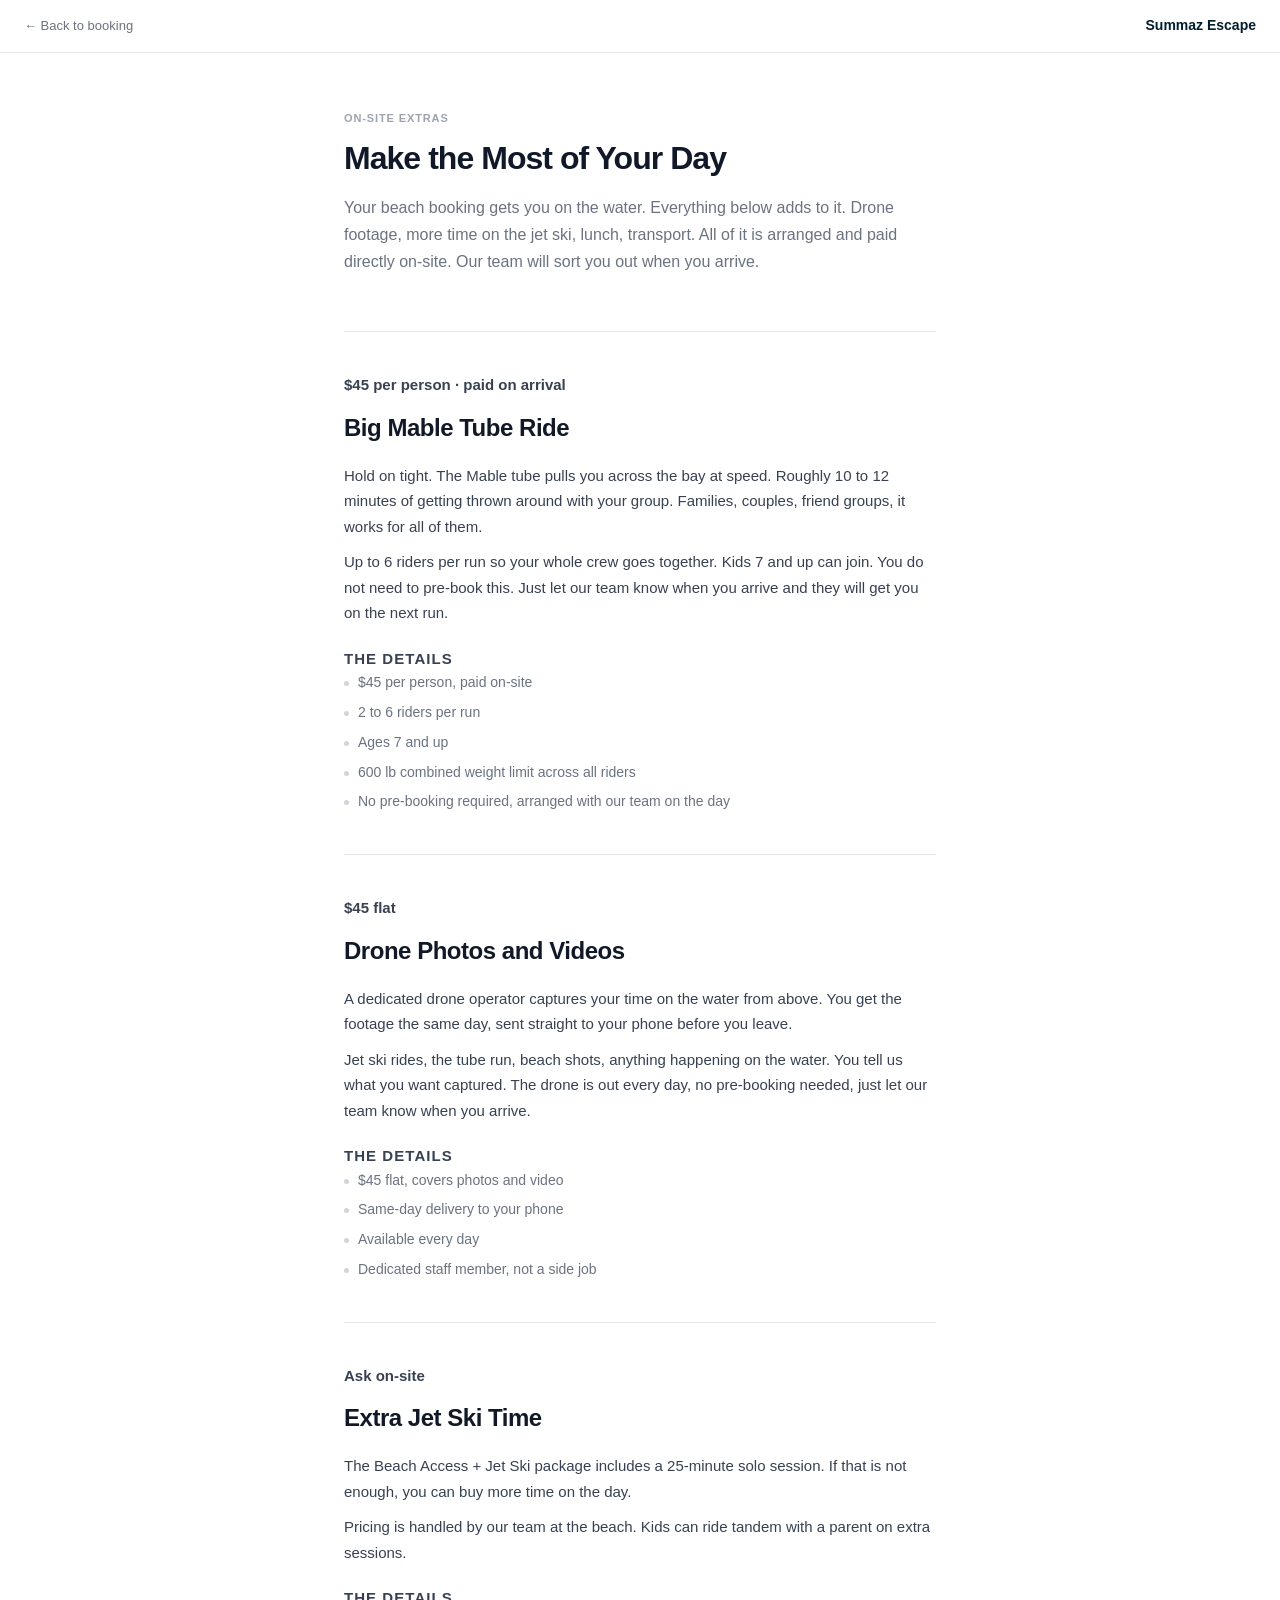
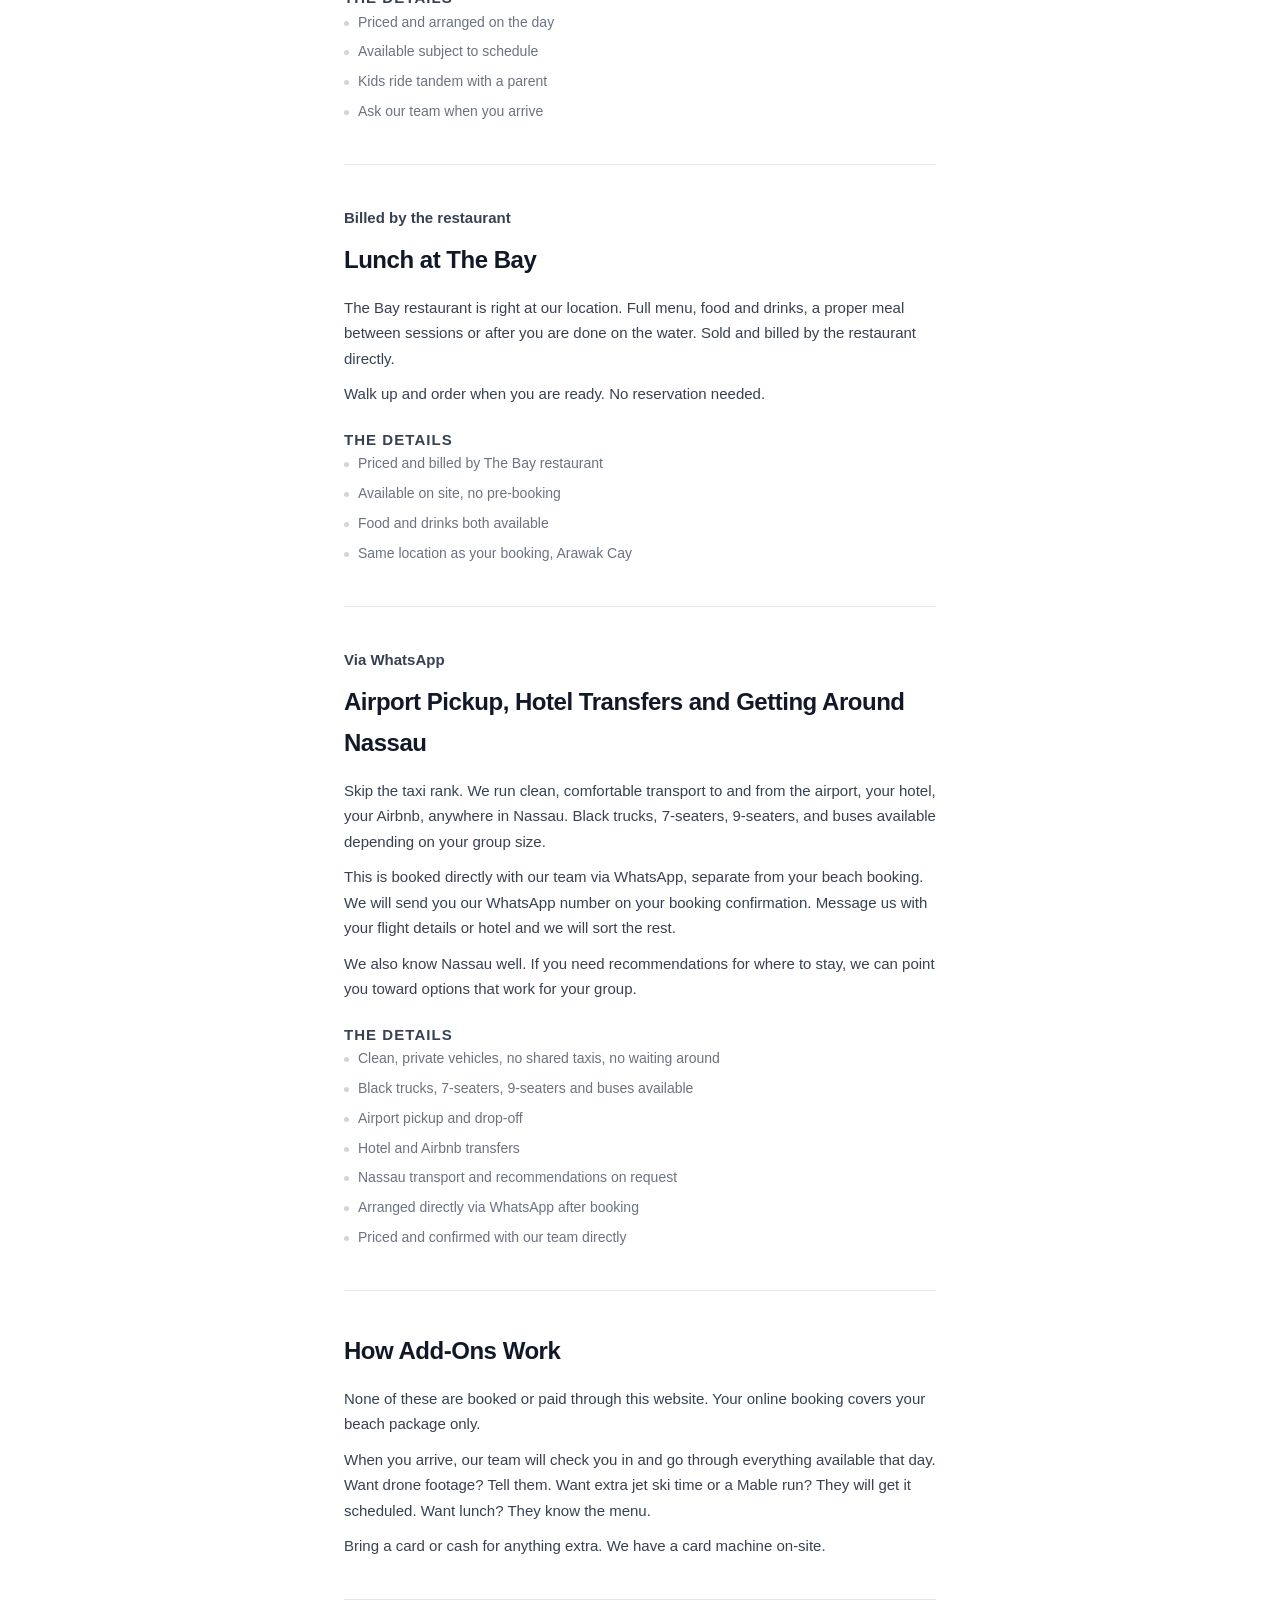
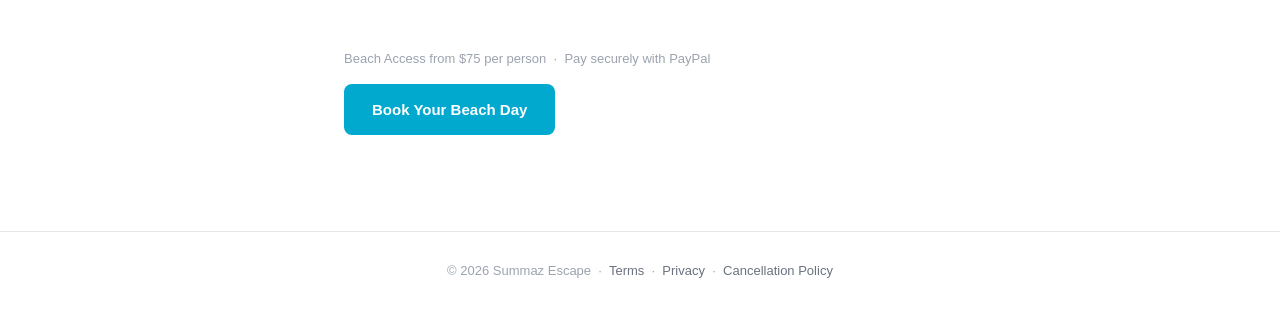
==== addons.html @ 1006e233 "UX changes with Paypal Mockup added" ====
<!DOCTYPE html>
<html lang="en">
<head>
  <meta charset="UTF-8">
  <meta name="viewport" content="width=device-width, initial-scale=1.0">
  <link rel="icon" href="https://res.cloudinary.com/dko76z0df/image/upload/v1782304824/summaz/logo.png">
  <link rel="apple-touch-icon" href="https://res.cloudinary.com/dko76z0df/image/upload/v1782304824/summaz/logo.png">
  <title>Add-Ons - Summaz Escape</title>
  <style>
    *, *::before, *::after { box-sizing: border-box; margin: 0; padding: 0; }
    body { font-family: -apple-system, BlinkMacSystemFont, 'Segoe UI', sans-serif; background: #fff; color: #111827; line-height: 1.7; font-size: 16px; }
    a { color: #01A9CE; text-decoration: none; }
    a:hover { text-decoration: underline; }

    .topbar {
      border-bottom: 1px solid #E5E7EB;
      padding: 14px 24px;
      display: flex;
      align-items: center;
      justify-content: space-between;
    }
    .topbar__back { font-size: 13px; color: #6B7280; }
    .topbar__back:hover { color: #111827; text-decoration: none; }
    .topbar__brand { font-size: 14px; font-weight: 700; color: #031D2F; }

    .page { max-width: 640px; margin: 0 auto; padding: 56px 24px 96px; }

    .page__label { font-size: 11px; font-weight: 700; letter-spacing: .08em; text-transform: uppercase; color: #9CA3AF; margin-bottom: 12px; }
    .page__title { font-size: 32px; font-weight: 800; color: #111827; letter-spacing: -.03em; line-height: 1.2; margin-bottom: 16px; }
    .page__intro { font-size: 16px; color: #6B7280; margin-bottom: 56px; }

    .addon { padding: 40px 0; border-top: 1px solid #E5E7EB; }
    .addon__price { font-size: 14px; font-weight: 600; color: #6B7280; margin-bottom: 6px; }
    .addon__title { font-size: 24px; font-weight: 800; color: #111827; letter-spacing: -.02em; margin-bottom: 14px; }
    .addon p { font-size: 15px; color: #374151; margin-bottom: 10px; }
    .addon p:last-of-type { margin-bottom: 0; }

    .details { margin-top: 20px; }
    .details__label { font-size: 11px; font-weight: 700; letter-spacing: .07em; text-transform: uppercase; color: #9CA3AF; margin-bottom: 10px; }
    .details ul { list-style: none; display: flex; flex-direction: column; gap: 6px; }
    .details ul li { font-size: 14px; color: #6B7280; padding-left: 14px; position: relative; }
    .details ul li::before { content: ''; position: absolute; left: 0; top: 10px; width: 5px; height: 5px; border-radius: 50%; background: #D1D5DB; }

    .how { padding: 40px 0; border-top: 1px solid #E5E7EB; }
    .how__title { font-size: 24px; font-weight: 800; color: #111827; letter-spacing: -.02em; margin-bottom: 14px; }
    .how p { font-size: 15px; color: #374151; margin-bottom: 10px; }
    .how p:last-child { margin-bottom: 0; }

    .cta { padding-top: 48px; border-top: 1px solid #E5E7EB; }
    .cta__sub { font-size: 13px; color: #9CA3AF; margin-bottom: 14px; }
    .btn { display: inline-block; background: #01A9CE; color: #fff; font-size: 15px; font-weight: 700; padding: 13px 28px; border-radius: 8px; text-decoration: none; }
    .btn:hover { background: #0190b0; text-decoration: none; }

    .footer { border-top: 1px solid #E5E7EB; padding: 28px 24px; text-align: center; font-size: 13px; color: #9CA3AF; }
    .footer a { color: #6B7280; }
  </style>
</head>
<body>

  <div class="topbar">
    <a href="/" class="topbar__back">← Back to booking</a>
    <span class="topbar__brand">Summaz Escape</span>
  </div>

  <div class="page">
    <p class="page__label">On-site extras</p>
    <h1 class="page__title">Make the Most of Your Day</h1>
    <p class="page__intro">Your beach booking gets you on the water. Everything below adds to it. Drone footage, more time on the jet ski, lunch, transport. All of it is arranged and paid directly on-site. Our team will sort you out when you arrive.</p>

    <div class="addon">
      <p class="addon__price">$45 per person · paid on arrival</p>
      <h2 class="addon__title">Big Mable Tube Ride</h2>
      <p>Hold on tight. The Mable tube pulls you across the bay at speed. Roughly 10 to 12 minutes of getting thrown around with your group. Families, couples, friend groups, it works for all of them.</p>
      <p>Up to 6 riders per run so your whole crew goes together. Kids 7 and up can join. You do not need to pre-book this. Just let our team know when you arrive and they will get you on the next run.</p>
      <div class="details">
        <p class="details__label">The details</p>
        <ul>
          <li>$45 per person, paid on-site</li>
          <li>2 to 6 riders per run</li>
          <li>Ages 7 and up</li>
          <li>600 lb combined weight limit across all riders</li>
          <li>No pre-booking required, arranged with our team on the day</li>
        </ul>
      </div>
    </div>

    <div class="addon">
      <p class="addon__price">$45 flat</p>
      <h2 class="addon__title">Drone Photos and Videos</h2>
      <p>A dedicated drone operator captures your time on the water from above. You get the footage the same day, sent straight to your phone before you leave.</p>
      <p>Jet ski rides, the tube run, beach shots, anything happening on the water. You tell us what you want captured. The drone is out every day, no pre-booking needed, just let our team know when you arrive.</p>
      <div class="details">
        <p class="details__label">The details</p>
        <ul>
          <li>$45 flat, covers photos and video</li>
          <li>Same-day delivery to your phone</li>
          <li>Available every day</li>
          <li>Dedicated staff member, not a side job</li>
        </ul>
      </div>
    </div>

    <div class="addon">
      <p class="addon__price">Ask on-site</p>
      <h2 class="addon__title">Extra Jet Ski Time</h2>
      <p>The Beach Access + Jet Ski package includes a 25-minute solo session. If that is not enough, you can buy more time on the day.</p>
      <p>Pricing is handled by our team at the beach. Kids can ride tandem with a parent on extra sessions.</p>
      <div class="details">
        <p class="details__label">The details</p>
        <ul>
          <li>Priced and arranged on the day</li>
          <li>Available subject to schedule</li>
          <li>Kids ride tandem with a parent</li>
          <li>Ask our team when you arrive</li>
        </ul>
      </div>
    </div>

    <div class="addon">
      <p class="addon__price">Billed by the restaurant</p>
      <h2 class="addon__title">Lunch at The Bay</h2>
      <p>The Bay restaurant is right at our location. Full menu, food and drinks, a proper meal between sessions or after you are done on the water. Sold and billed by the restaurant directly.</p>
      <p>Walk up and order when you are ready. No reservation needed.</p>
      <div class="details">
        <p class="details__label">The details</p>
        <ul>
          <li>Priced and billed by The Bay restaurant</li>
          <li>Available on site, no pre-booking</li>
          <li>Food and drinks both available</li>
          <li>Same location as your booking, Arawak Cay</li>
        </ul>
      </div>
    </div>

    <div class="addon">
      <p class="addon__price">Via WhatsApp</p>
      <h2 class="addon__title">Airport Pickup, Hotel Transfers and Getting Around Nassau</h2>
      <p>Skip the taxi rank. We run clean, comfortable transport to and from the airport, your hotel, your Airbnb, anywhere in Nassau. Black trucks, 7-seaters, 9-seaters, and buses available depending on your group size.</p>
      <p>This is booked directly with our team via WhatsApp, separate from your beach booking. We will send you our WhatsApp number on your booking confirmation. Message us with your flight details or hotel and we will sort the rest.</p>
      <p>We also know Nassau well. If you need recommendations for where to stay, we can point you toward options that work for your group.</p>
      <div class="details">
        <p class="details__label">The details</p>
        <ul>
          <li>Clean, private vehicles, no shared taxis, no waiting around</li>
          <li>Black trucks, 7-seaters, 9-seaters and buses available</li>
          <li>Airport pickup and drop-off</li>
          <li>Hotel and Airbnb transfers</li>
          <li>Nassau transport and recommendations on request</li>
          <li>Arranged directly via WhatsApp after booking</li>
          <li>Priced and confirmed with our team directly</li>
        </ul>
      </div>
    </div>

    <div class="how">
      <h2 class="how__title">How Add-Ons Work</h2>
      <p>None of these are booked or paid through this website. Your online booking covers your beach package only.</p>
      <p>When you arrive, our team will check you in and go through everything available that day. Want drone footage? Tell them. Want extra jet ski time or a Mable run? They will get it scheduled. Want lunch? They know the menu.</p>
      <p>Bring a card or cash for anything extra. We have a card machine on-site.</p>
    </div>

    <div class="cta">
      <p class="cta__sub">Beach Access from $75 per person &nbsp;&middot;&nbsp; Pay securely with PayPal</p>
      <a href="/" class="btn">Book Your Beach Day</a>
    </div>
  </div>

  <div class="footer">
    &copy; 2026 Summaz Escape &nbsp;&middot;&nbsp;
    <a href="terms-and-conditions.html">Terms</a> &nbsp;&middot;&nbsp;
    <a href="privacy-policy.html">Privacy</a> &nbsp;&middot;&nbsp;
    <a href="refunds-and-cancellation.html">Cancellation Policy</a>
  </div>

</body>
</html>
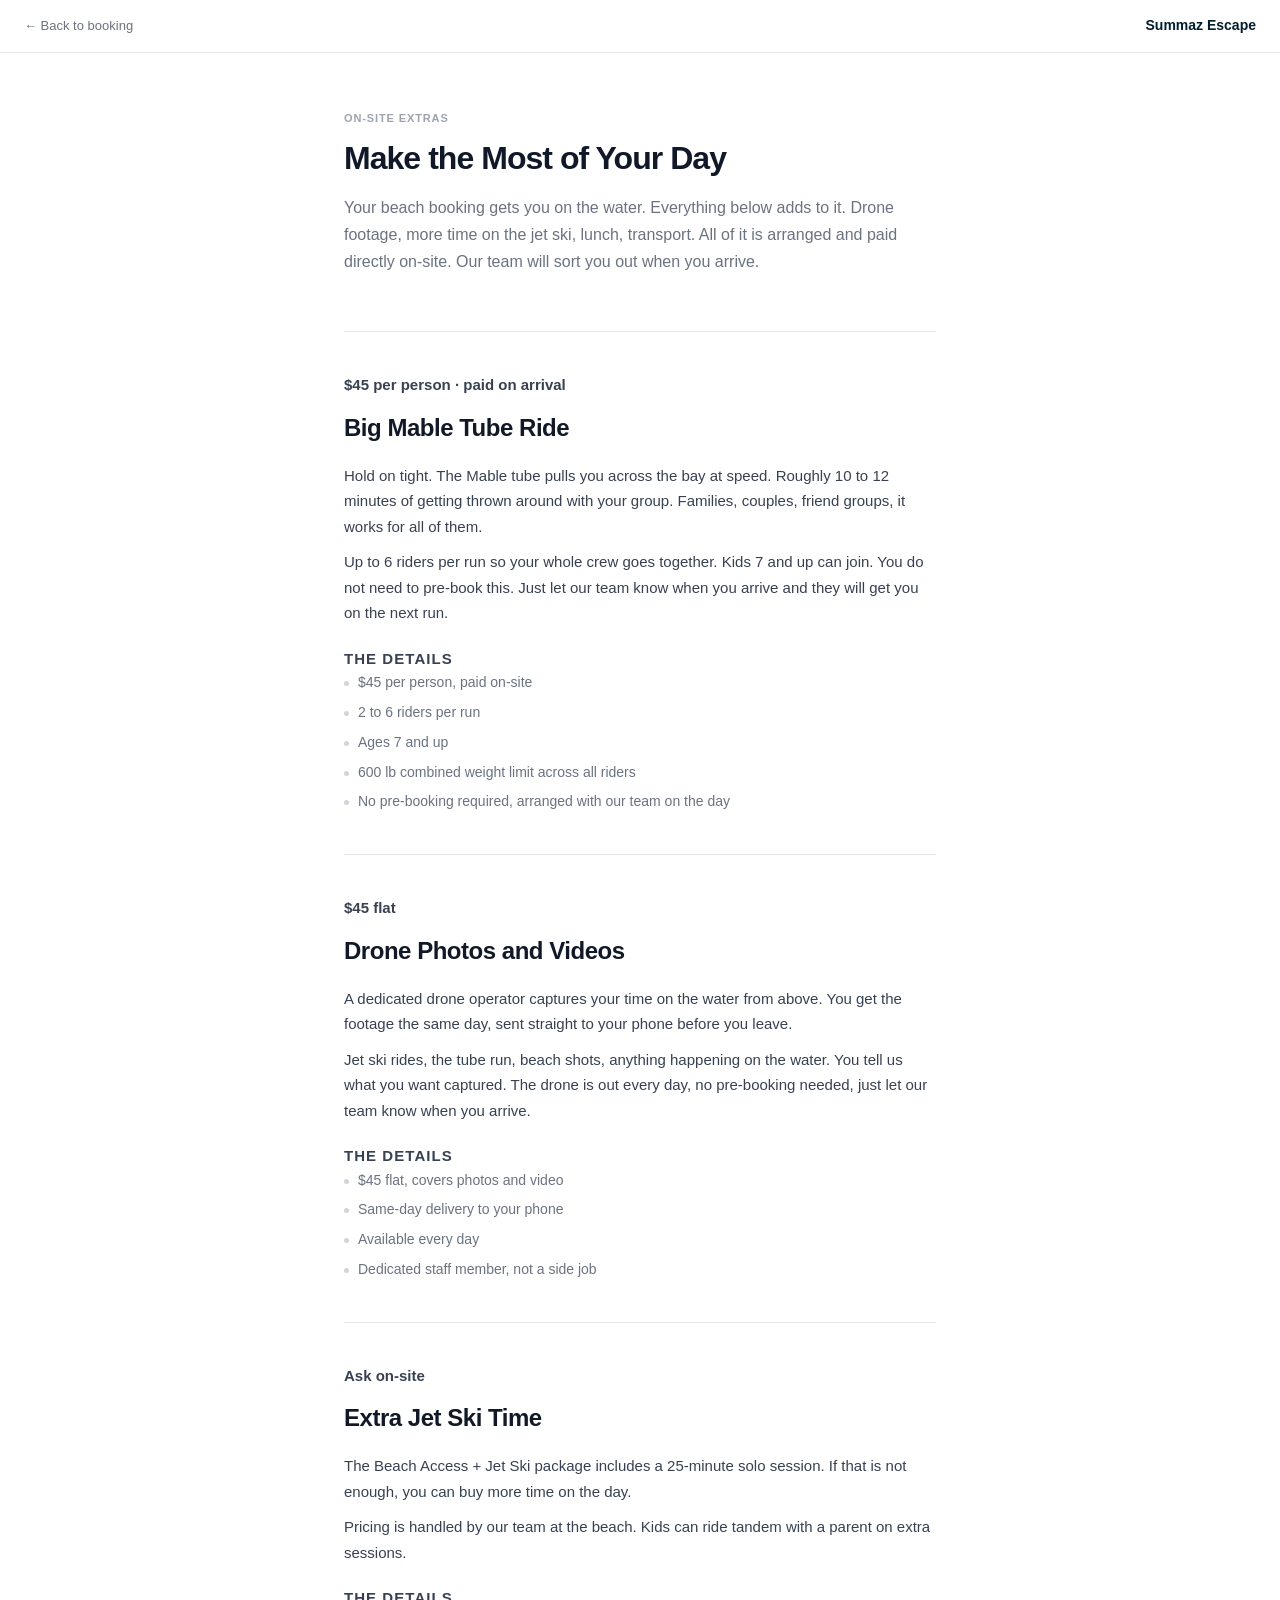
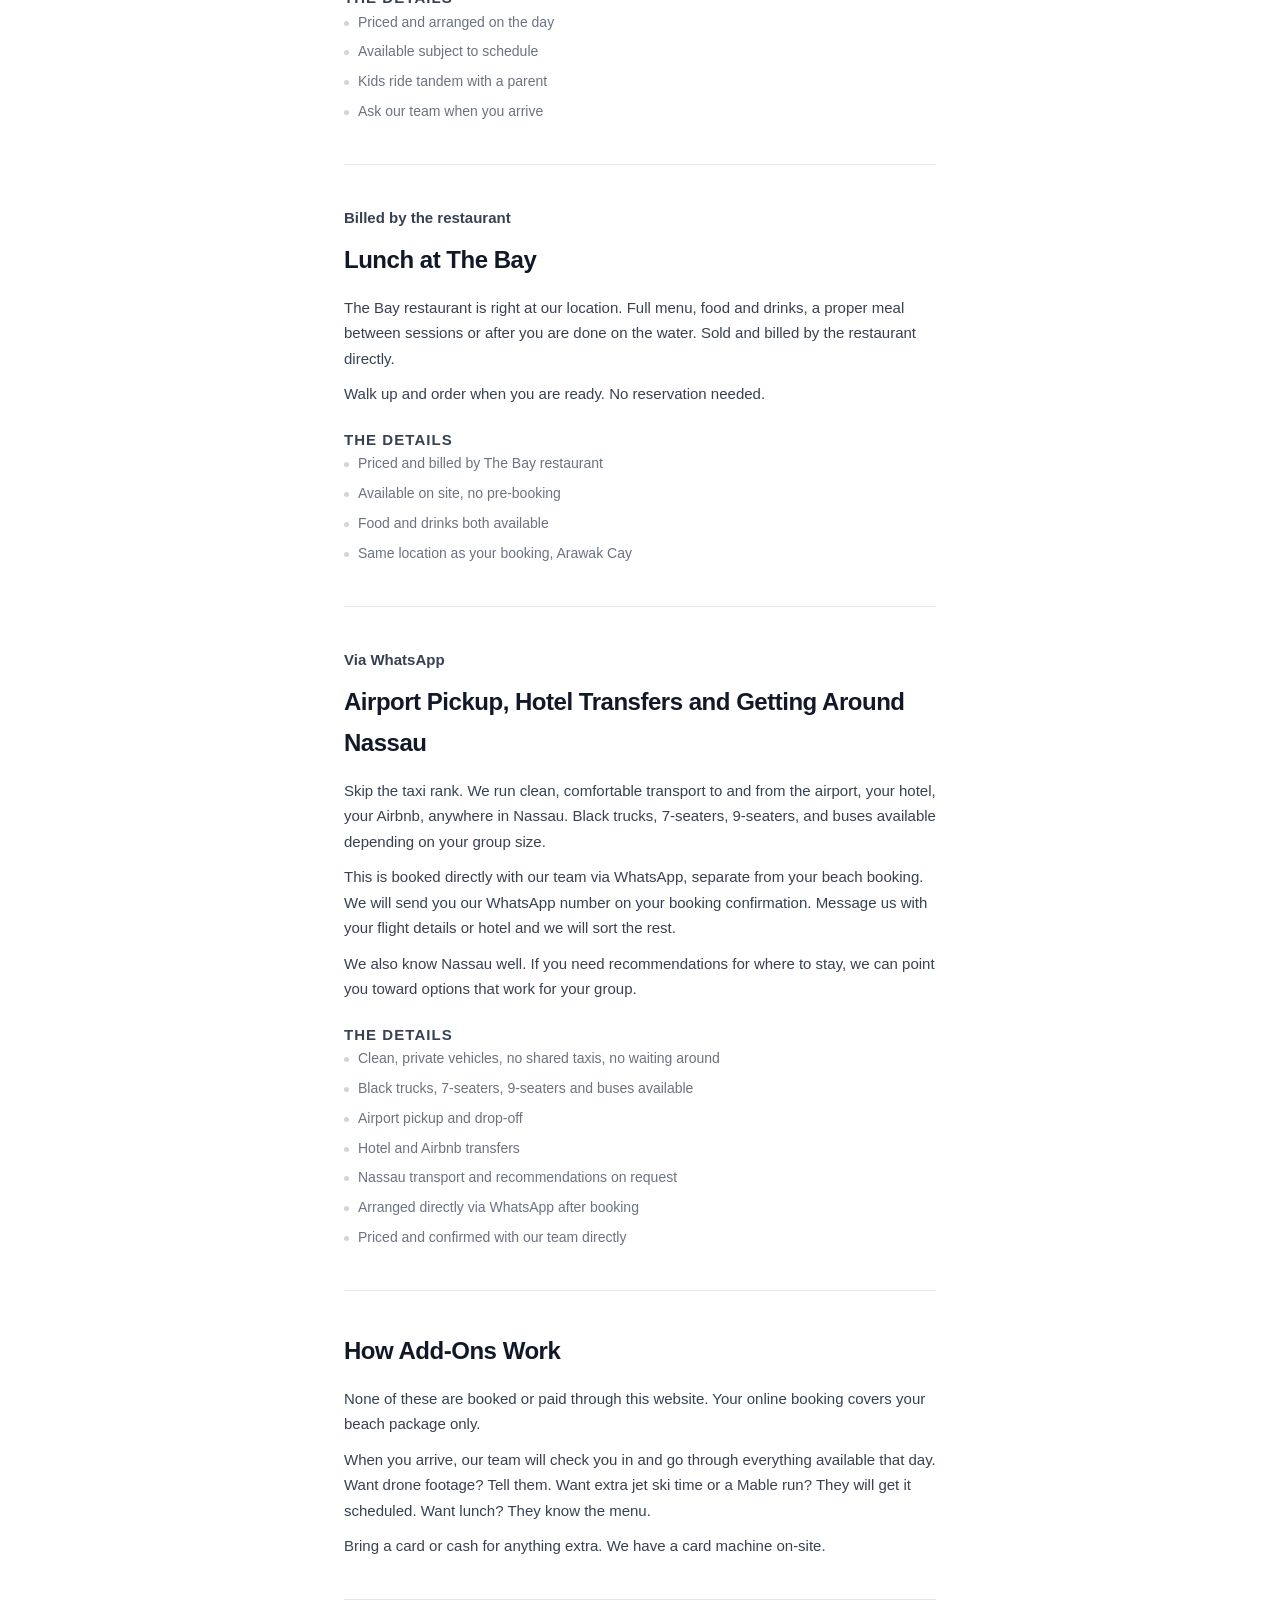
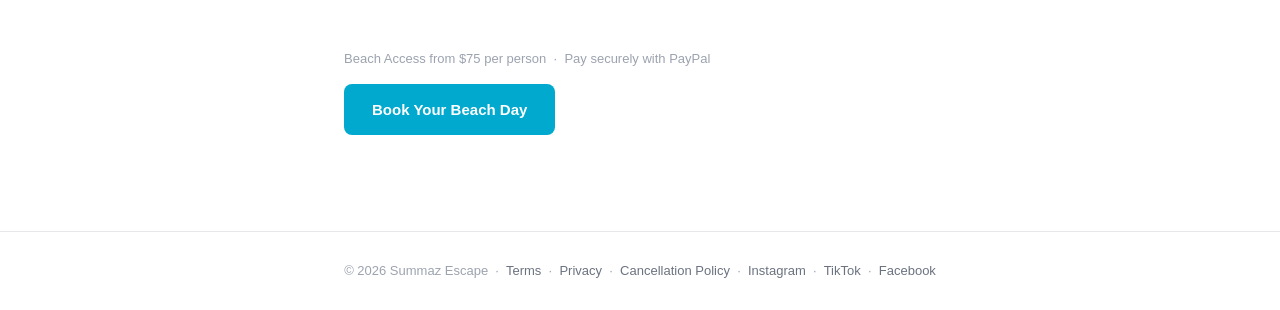
==== commit 5f96062e: "Media Handles Updated" ====
--- a/addons.html
+++ b/addons.html
@@ -169,7 +169,10 @@
     &copy; 2026 Summaz Escape &nbsp;&middot;&nbsp;
     <a href="terms-and-conditions.html">Terms</a> &nbsp;&middot;&nbsp;
     <a href="privacy-policy.html">Privacy</a> &nbsp;&middot;&nbsp;
-    <a href="refunds-and-cancellation.html">Cancellation Policy</a>
+    <a href="refunds-and-cancellation.html">Cancellation Policy</a> &nbsp;&middot;&nbsp;
+    <a href="https://www.instagram.com/summaz_escape/" target="_blank" rel="noopener">Instagram</a> &nbsp;&middot;&nbsp;
+    <a href="https://www.tiktok.com/@10summaz5" target="_blank" rel="noopener">TikTok</a> &nbsp;&middot;&nbsp;
+    <a href="https://www.facebook.com/share/1Dr89qNhrU/" target="_blank" rel="noopener">Facebook</a>
   </div>
 
 </body>
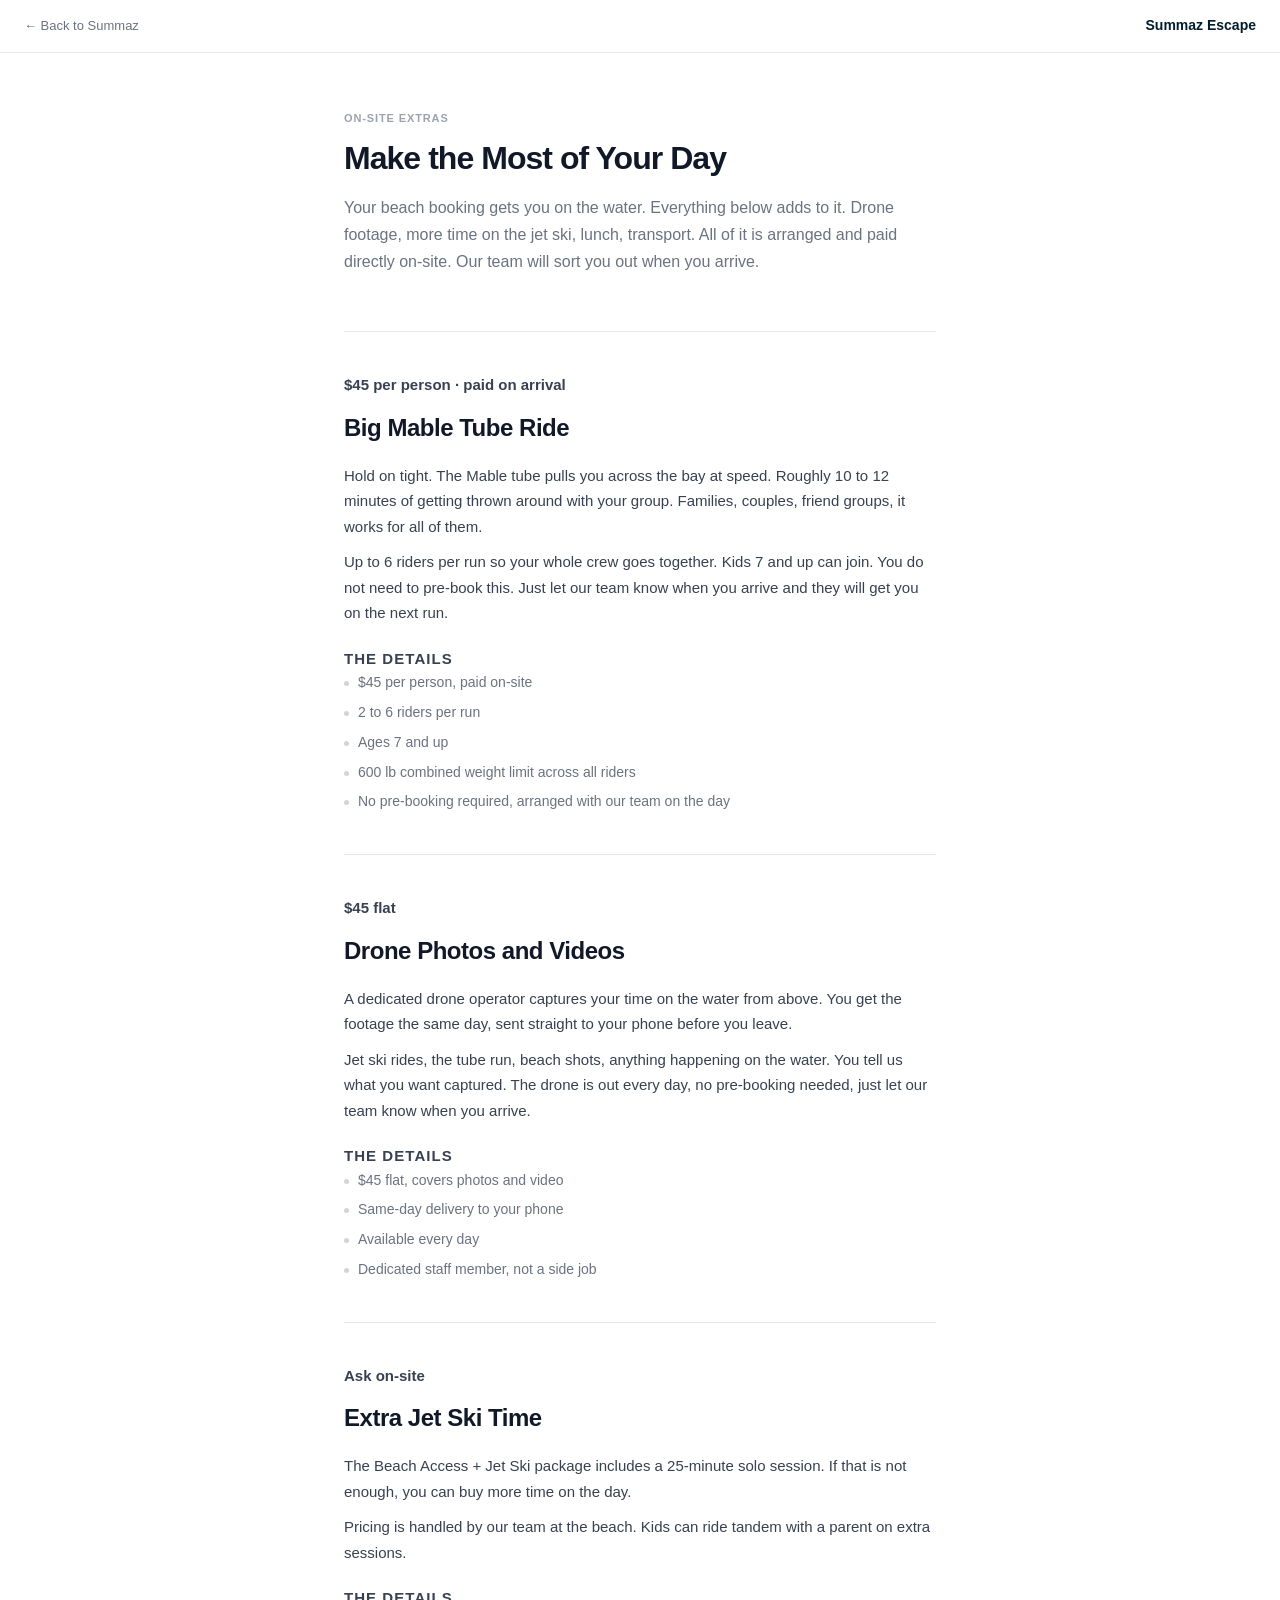
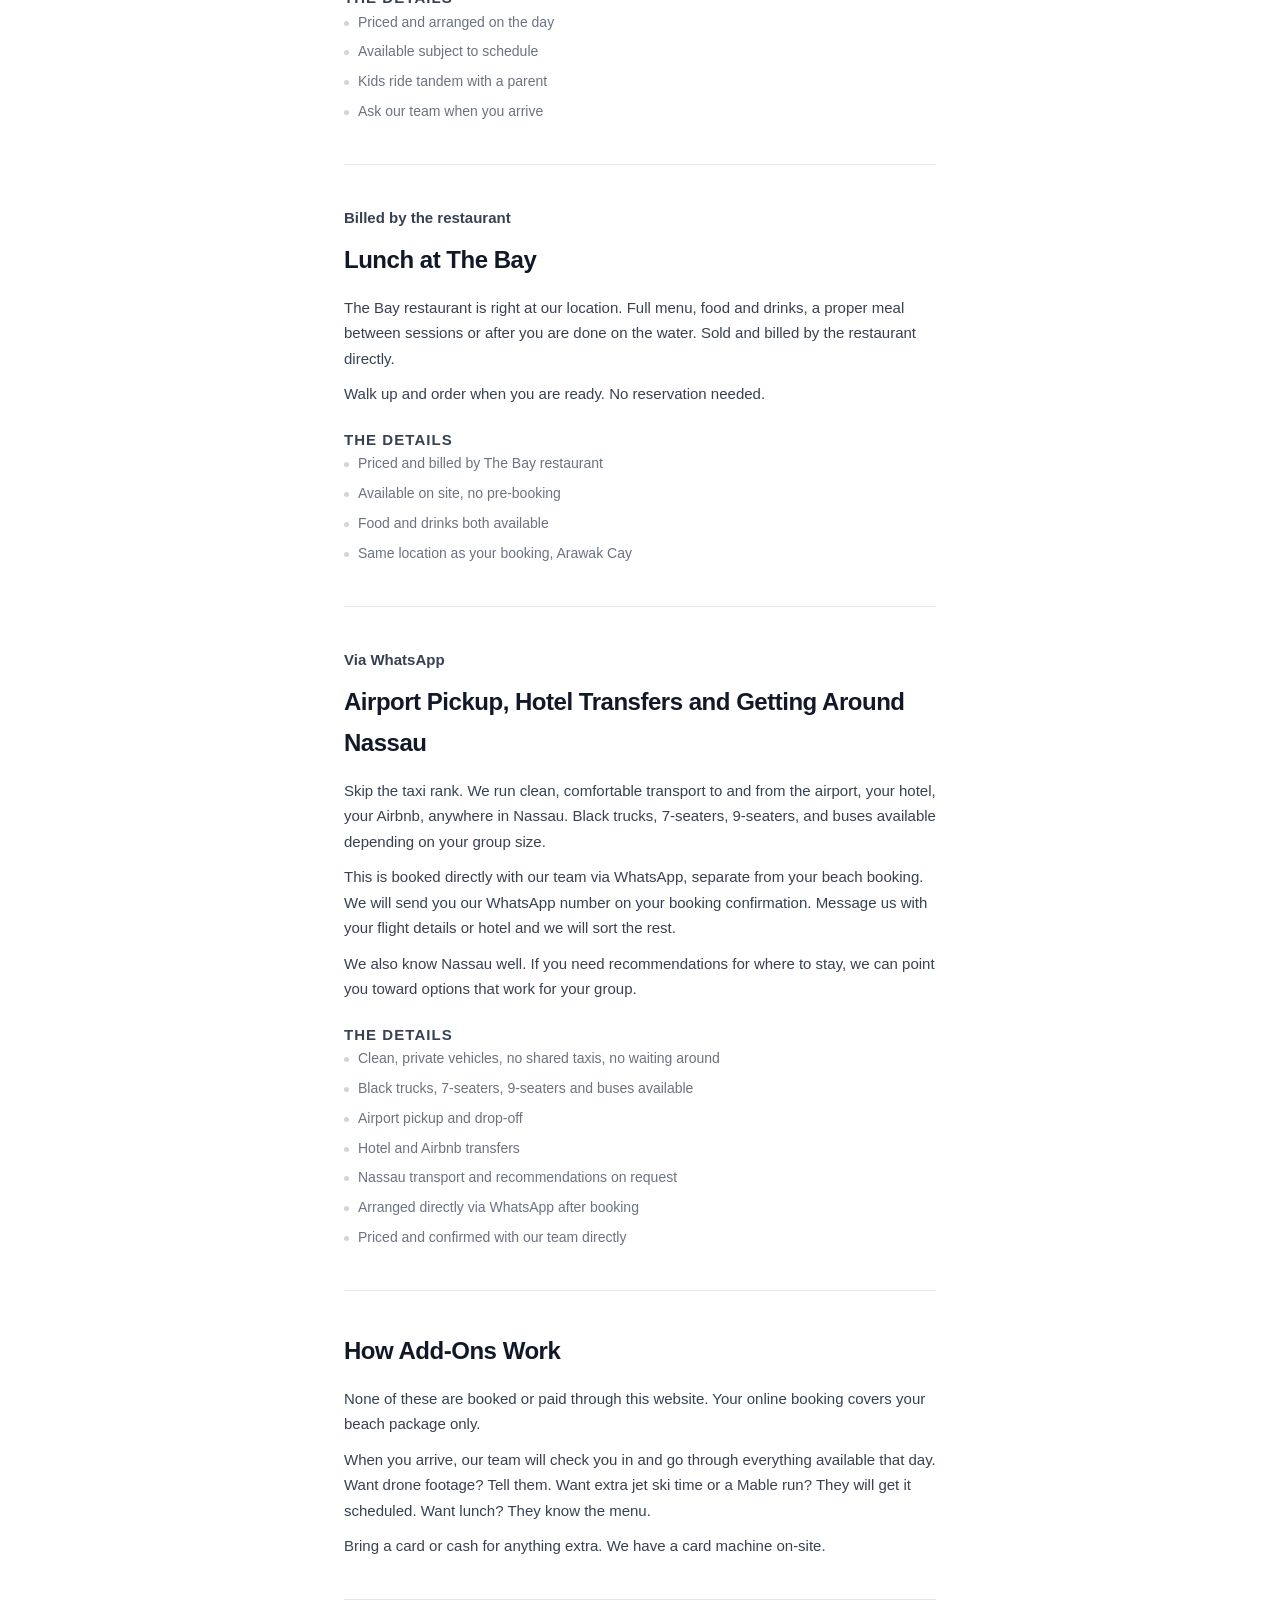
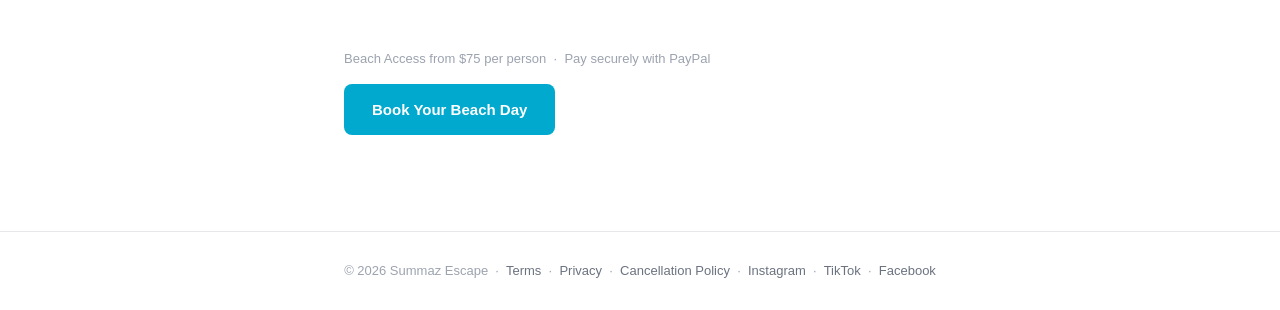
==== commit d39a44d4: "Changed "Back to booking" typos to "Back to Summaz"" ====
--- a/addons.html
+++ b/addons.html
@@ -58,7 +58,7 @@
 <body>
 
   <div class="topbar">
-    <a href="/" class="topbar__back">← Back to booking</a>
+    <a href="/" class="topbar__back">← Back to Summaz</a>
     <span class="topbar__brand">Summaz Escape</span>
   </div>
 
